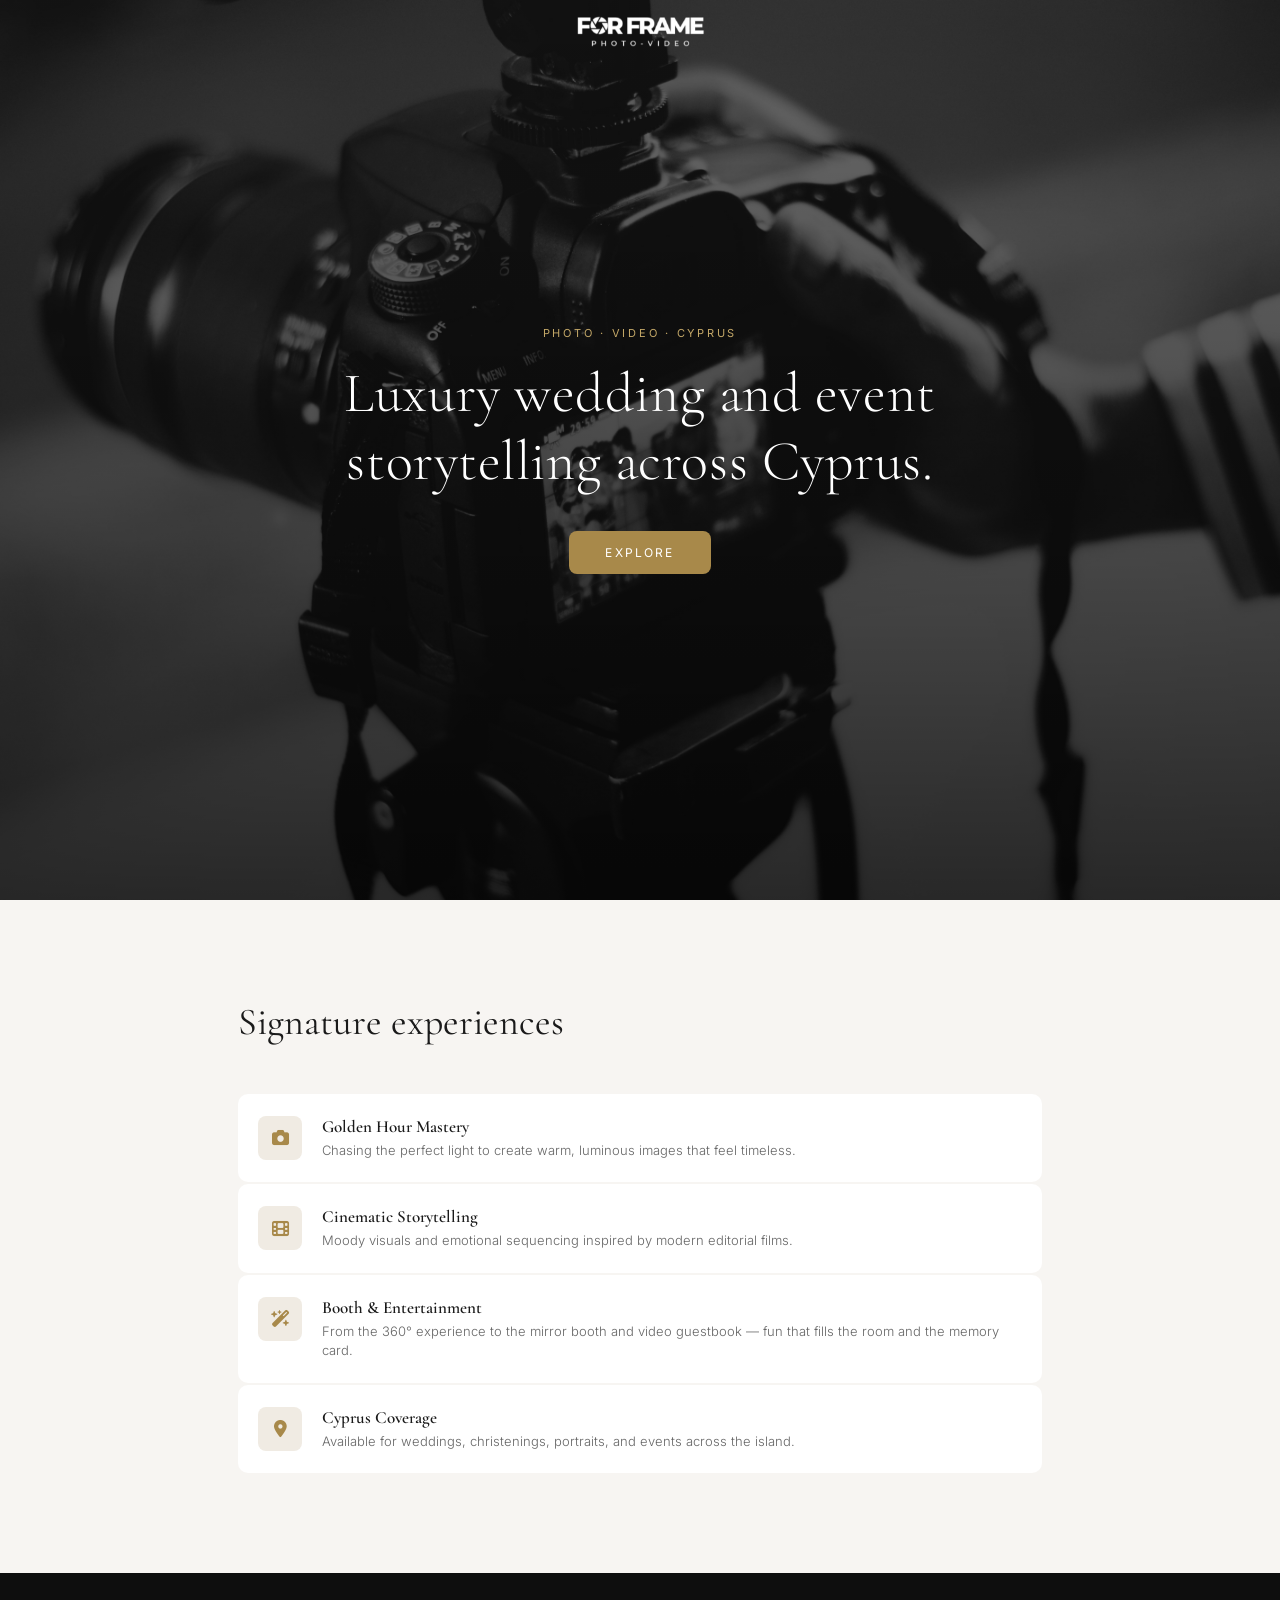
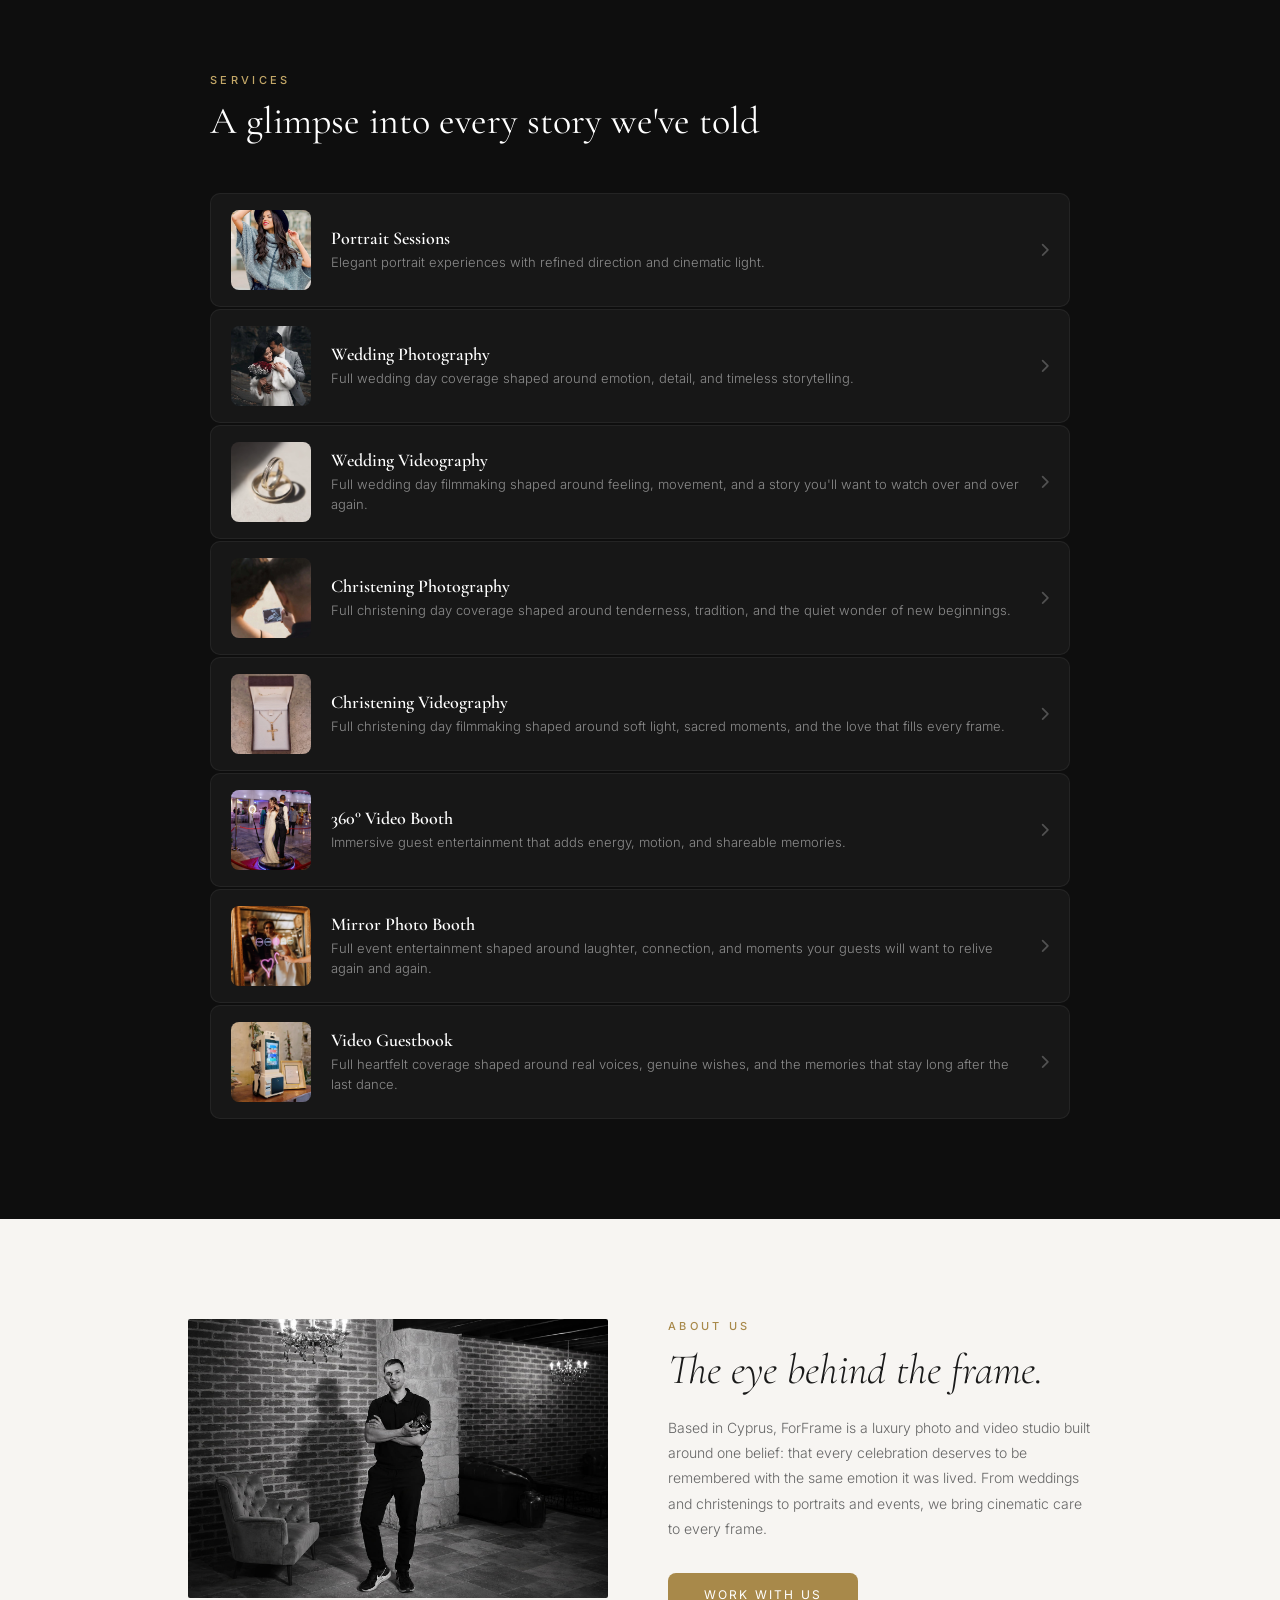
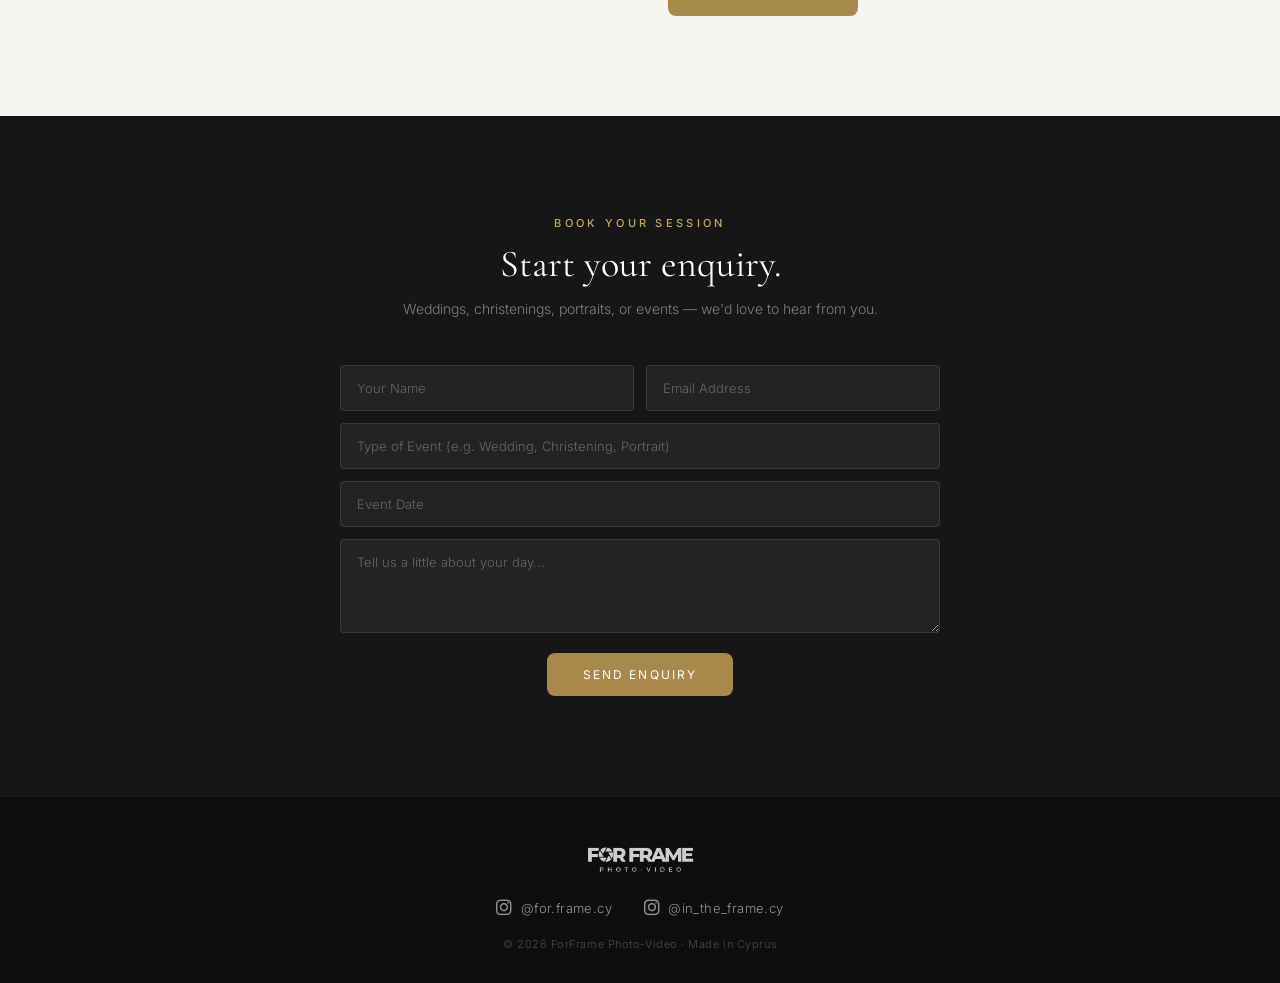
==== index.html @ b4700b71 "Initial commit" ====
<!DOCTYPE html>
<html lang="en">
<head>
  <meta charset="UTF-8" />
  <meta name="viewport" content="width=device-width, initial-scale=1.0"/>
  <title>For Frame | Photo · Video · Cyprus</title>
  <link rel="preconnect" href="https://fonts.googleapis.com">
  <link href="https://fonts.googleapis.com/css2?family=Cormorant+Garamond:ital,wght@0,300;0,400;0,600;1,300;1,400&family=Inter:wght@300;400;500&display=swap" rel="stylesheet">
  <link rel="stylesheet" href="https://cdnjs.cloudflare.com/ajax/libs/font-awesome/6.5.0/css/all.min.css">
  <link rel="stylesheet" href="style.css">
</head>
<body>

  <!-- NAV -->
  <nav id="navbar">
    <div class="nav-inner">
      <a href="#home" class="nav-logo">
        <img src="images/logo_white.png" alt="For Frame Logo">
      </a>
    </div>
  </nav>

  <!-- HERO -->
  <section class="hero" id="home">
    <div class="hero-bg">
      <img src="images/bg.jpg" alt="Camera background">
      <div class="hero-overlay"></div>
    </div>
    <div class="hero-content">
      <p class="hero-eyebrow">Photo · Video · Cyprus</p>
      <h1>Luxury wedding and event<br>storytelling across Cyprus.</h1>
      <a href="#services" class="btn-gold">Explore</a>
    </div>
  </section>

  <!-- SIGNATURE EXPERIENCES -->
  <section class="section" id="experiences">
    <h2 class="section-title">Signature experiences</h2>
    <div class="experience-list">
      <div class="experience-item">
        <div class="exp-icon"><i class="fa-solid fa-camera"></i></div>
        <div class="exp-text">
          <h3>Golden Hour Mastery</h3>
          <p>Chasing the perfect light to create warm, luminous images that feel timeless.</p>
        </div>
      </div>
      <div class="experience-item">
        <div class="exp-icon"><i class="fa-solid fa-film"></i></div>
        <div class="exp-text">
          <h3>Cinematic Storytelling</h3>
          <p>Moody visuals and emotional sequencing inspired by modern editorial films.</p>
        </div>
      </div>
      <div class="experience-item">
        <div class="exp-icon"><i class="fa-solid fa-wand-magic-sparkles"></i></div>
        <div class="exp-text">
          <h3>Booth & Entertainment</h3>
          <p>From the 360° experience to the mirror booth and video guestbook — fun that fills the room and the memory card.</p>
        </div>
      </div>
      <div class="experience-item">
        <div class="exp-icon"><i class="fa-solid fa-location-dot"></i></div>
        <div class="exp-text">
          <h3>Cyprus Coverage</h3>
          <p>Available for weddings, christenings, portraits, and events across the island.</p>
        </div>
      </div>
    </div>
  </section>

  <!-- SERVICES -->
  <section class="section-dark" id="services">
    <div style="max-width:860px; margin:0 auto; padding: 0 0 0 0;">
      <span class="section-label" style="color:var(--gold-light);">SERVICES</span>
      <h2 class="section-title light">A glimpse into every story we've told</h2>
    </div>
    <div class="services-list">

      <a class="service-item" href="gallery.html?filter=portraits">
        <div class="service-img"><img src="images/portrait.png" alt="Portrait Sessions"></div>
        <div class="service-text">
          <h3>Portrait Sessions</h3>
          <p>Elegant portrait experiences with refined direction and cinematic light.</p>
        </div>
        <i class="fa-solid fa-chevron-right service-arrow"></i>
      </a>

      <a class="service-item" href="gallery.html?filter=weddings">
        <div class="service-img"><img src="images/wedding_photo.png" alt="Wedding Photography"></div>
        <div class="service-text">
          <h3>Wedding Photography</h3>
          <p>Full wedding day coverage shaped around emotion, detail, and timeless storytelling.</p>
        </div>
        <i class="fa-solid fa-chevron-right service-arrow"></i>
      </a>

      <a class="service-item" href="gallery.html?filter=weddings">
        <div class="service-img"><img src="images/wedding_video.png" alt="Wedding Videography"></div>
        <div class="service-text">
          <h3>Wedding Videography</h3>
          <p>Full wedding day filmmaking shaped around feeling, movement, and a story you'll want to watch over and over again.</p>
        </div>
        <i class="fa-solid fa-chevron-right service-arrow"></i>
      </a>

      <a class="service-item" href="gallery.html?filter=christenings">
        <div class="service-img"><img src="images/christening_photo.png" alt="Christening Photography"></div>
        <div class="service-text">
          <h3>Christening Photography</h3>
          <p>Full christening day coverage shaped around tenderness, tradition, and the quiet wonder of new beginnings.</p>
        </div>
        <i class="fa-solid fa-chevron-right service-arrow"></i>
      </a>

      <a class="service-item" href="gallery.html?filter=christenings">
        <div class="service-img"><img src="images/christening_video.png" alt="Christening Videography"></div>
        <div class="service-text">
          <h3>Christening Videography</h3>
          <p>Full christening day filmmaking shaped around soft light, sacred moments, and the love that fills every frame.</p>
        </div>
        <i class="fa-solid fa-chevron-right service-arrow"></i>
      </a>

      <a class="service-item" href="gallery.html?filter=booth">
        <div class="service-img"><img src="images/photobooth.png" alt="360° Video Booth"></div>
        <div class="service-text">
          <h3>360° Video Booth</h3>
          <p>Immersive guest entertainment that adds energy, motion, and shareable memories.</p>
        </div>
        <i class="fa-solid fa-chevron-right service-arrow"></i>
      </a>

      <a class="service-item" href="gallery.html?filter=booth">
        <div class="service-img"><img src="images/mirror.png" alt="Mirror Photo Booth"></div>
        <div class="service-text">
          <h3>Mirror Photo Booth</h3>
          <p>Full event entertainment shaped around laughter, connection, and moments your guests will want to relive again and again.</p>
        </div>
        <i class="fa-solid fa-chevron-right service-arrow"></i>
      </a>

      <a class="service-item" href="gallery.html?filter=booth">
        <div class="service-img"><img src="images/video_guestbook.png" alt="Video Guestbook"></div>
        <div class="service-text">
          <h3>Video Guestbook</h3>
          <p>Full heartfelt coverage shaped around real voices, genuine wishes, and the memories that stay long after the last dance.</p>
        </div>
        <i class="fa-solid fa-chevron-right service-arrow"></i>
      </a>

    </div>
  </section>

  <!-- ABOUT -->
  <section class="section about-section" id="about">
    <span class="section-label about-label">ABOUT US</span>
    <div class="about-img">
      <img src="images/photographer.jpg" alt="Nikandros - Photographer">
    </div>
    <div class="about-text">
      <span class="section-label">ABOUT US</span>
      <h2>The eye behind the frame.</h2>
      <p>Based in Cyprus, ForFrame is a luxury photo and video studio built around one belief: that every celebration deserves to be remembered with the same emotion it was lived. From weddings and christenings to portraits and events, we bring cinematic care to every frame.</p>
      <a href="#contact" class="btn-gold">Work with us</a>
    </div>
  </section>

  <!-- CONTACT -->
  <section class="section-contact" id="contact">
    <span class="section-label">BOOK YOUR SESSION</span>
    <h2 class="section-title">Start your enquiry.</h2>
    <p class="contact-sub">Weddings, christenings, portraits, or events — we'd love to hear from you.</p>
    <form class="contact-form" action="https://formspree.io/f/YOUR_FORM_ID" method="POST">
      <div class="form-row">
        <input type="text" name="name" placeholder="Your Name" required>
        <input type="email" name="email" placeholder="Email Address" required>
      </div>
      <input type="text" name="event" placeholder="Type of Event (e.g. Wedding, Christening, Portrait)">
      <input type="text" name="date" placeholder="Event Date">
      <textarea name="message" placeholder="Tell us a little about your day..." rows="4"></textarea>
      <button type="submit" class="btn-gold">Send Enquiry</button>
    </form>
  </section>

  <!-- FOOTER -->
  <footer>
    <img src="images/logo_white.png" alt="For Frame" class="footer-logo">
    <div class="footer-socials">
      <a href="https://www.instagram.com/for.frame.cy/" target="_blank" class="footer-ig-link">
        <i class="fab fa-instagram"></i>
        <span>@for.frame.cy</span>
      </a>
      <a href="https://www.instagram.com/in_the_frame.cy/" target="_blank" class="footer-ig-link">
        <i class="fab fa-instagram"></i>
        <span>@in_the_frame.cy</span>
      </a>
    </div>
    <p>© 2026 ForFrame Photo-Video · Made in Cyprus</p>
  </footer>

  <script src="script.js"></script>
</body>
</html>
---- style.css ----
/* ===== RESET & BASE ===== */
*, *::before, *::after { box-sizing: border-box; margin: 0; padding: 0; }

:root {
  --gold: #A8894A;
  --gold-light: #C4A868;
  --dark: #0e0e0e;
  --dark2: #161616;
  --light-bg: #f7f5f2;
  --text-dark: #1a1a1a;
  --text-muted: #666;
  --white: #ffffff;
  --nav-height: 64px;
}

html { scroll-behavior: smooth; }

body {
  font-family: 'Inter', sans-serif;
  font-weight: 300;
  background: var(--light-bg);
  color: var(--text-dark);
  overflow-x: hidden;
}

/* ===== NAVBAR ===== */
#navbar {
  position: fixed;
  top: 0; left: 0; right: 0;
  z-index: 1000;
  transition: background 0.4s ease, backdrop-filter 0.4s ease;
  background: transparent;
}

#navbar.scrolled {
  background: rgba(10, 10, 10, 0.75);
  backdrop-filter: blur(12px);
  -webkit-backdrop-filter: blur(12px);
}

.nav-inner {
  display: flex;
  align-items: center;
  justify-content: center;
  padding: 0 24px;
  height: var(--nav-height);
  max-width: 1200px;
  margin: 0 auto;
}

.nav-logo img {
  height: 36px;
  width: auto;
  display: block;
}

/* ===== HERO ===== */
.hero {
  position: relative;
  height: 100svh;
  min-height: 600px;
  display: flex;
  align-items: center;
  justify-content: center;
  text-align: center;
  overflow: hidden;
}

.hero-bg {
  position: absolute;
  inset: 0;
}

.hero-bg img {
  width: 100%; height: 100%;
  object-fit: cover;
  object-position: center;
}

.hero-overlay {
  position: absolute;
  inset: 0;
  background: linear-gradient(
    to bottom,
    rgba(0,0,0,0.35) 0%,
    rgba(0,0,0,0.55) 60%,
    rgba(0,0,0,0.75) 100%
  );
}

.hero-content {
  position: relative;
  z-index: 2;
  padding: 0 24px;
  max-width: 700px;
}

.hero-eyebrow {
  font-size: 11px;
  font-weight: 400;
  letter-spacing: 0.25em;
  text-transform: uppercase;
  color: var(--gold-light);
  margin-bottom: 20px;
}

.hero-content h1 {
  font-family: 'Cormorant Garamond', serif;
  font-size: clamp(32px, 6vw, 56px);
  font-weight: 300;
  line-height: 1.2;
  color: var(--white);
  margin-bottom: 36px;
  letter-spacing: 0.01em;
}

/* ===== BUTTONS ===== */
.btn-gold {
  display: inline-block;
  background: var(--gold);
  color: var(--white);
  text-decoration: none;
  font-family: 'Inter', sans-serif;
  font-size: 12px;
  font-weight: 400;
  letter-spacing: 0.18em;
  text-transform: uppercase;
  padding: 14px 36px;
  border: none;
  border-radius: 8px;
  cursor: pointer;
  transition: background 0.25s ease, transform 0.2s ease;
}

.btn-gold:hover {
  background: var(--gold-light);
  transform: translateY(-1px);
}

/* ===== SECTIONS ===== */
.section {
  padding: 80px 24px;
  max-width: 900px;
  margin: 0 auto;
}

.section-label {
  font-size: 11px;
  font-weight: 500;
  letter-spacing: 0.3em;
  text-transform: uppercase;
  color: var(--gold);
  margin-bottom: 12px;
  display: block;
}

.section-title {
  font-family: 'Cormorant Garamond', serif;
  font-size: clamp(26px, 4vw, 38px);
  font-weight: 400;
  line-height: 1.2;
  color: var(--text-dark);
  margin-bottom: 48px;
}

.section-title.light { color: var(--white); }

/* ===== EXPERIENCES ===== */
.experience-list {
  display: flex;
  flex-direction: column;
  gap: 2px;
}

.experience-item {
  display: flex;
  align-items: flex-start;
  gap: 20px;
  background: var(--white);
  padding: 22px 20px;
  border-radius: 10px;
}

.exp-icon {
  width: 44px;
  height: 44px;
  background: #f0ebe3;
  border-radius: 8px;
  display: flex;
  align-items: center;
  justify-content: center;
  flex-shrink: 0;
  color: var(--gold);
  font-size: 17px;
}

.exp-text h3 {
  font-family: 'Cormorant Garamond', serif;
  font-size: 17px;
  font-weight: 600;
  color: var(--text-dark);
  margin-bottom: 4px;
}

.exp-text p {
  font-size: 13px;
  color: var(--text-muted);
  line-height: 1.5;
}

/* ===== SERVICES ===== */
.section-dark {
  background: var(--dark);
  max-width: 100%;
  padding: 80px 24px;
}

.section-dark .section-label { color: var(--gold-light); }

.services-list {
  max-width: 860px;
  margin: 0 auto;
  display: flex;
  flex-direction: column;
  gap: 2px;
}

.service-item {
  display: flex;
  align-items: center;
  gap: 20px;
  background: rgba(255,255,255,0.04);
  border: 1px solid rgba(255,255,255,0.06);
  padding: 16px 20px;
  border-radius: 10px;
  transition: background 0.2s;
  text-decoration: none;
  cursor: pointer;
}

.service-item:hover {
  background: rgba(255,255,255,0.09);
}

.service-img {
  width: 80px;
  height: 80px;
  border-radius: 8px;
  overflow: hidden;
  flex-shrink: 0;
}

.service-img img {
  width: 100%; height: 100%;
  object-fit: cover;
}

.service-text h3 {
  font-family: 'Cormorant Garamond', serif;
  font-size: 18px;
  font-weight: 600;
  color: var(--white);
  margin-bottom: 4px;
}

.service-text p {
  font-size: 13px;
  color: rgba(255,255,255,0.5);
  line-height: 1.5;
}

.service-arrow {
  margin-left: auto;
  color: rgba(255,255,255,0.25);
  font-size: 14px;
  flex-shrink: 0;
  transition: color 0.2s, transform 0.2s;
}

.service-item:hover .service-arrow {
  color: var(--gold-light);
  transform: translateX(3px);
}

/* ===== ABOUT ===== */
.about-section {
  display: flex;
  flex-direction: column;
  gap: 32px;
  max-width: 1000px;
  align-items: flex-start;
}

.about-label { margin-bottom: 0; }

.about-img {
  width: 100%;
  border-radius: 2px;
  overflow: hidden;
}

.about-img img {
  width: 100%;
  display: block;
  filter: grayscale(20%);
}

.about-text h2 {
  font-family: 'Cormorant Garamond', serif;
  font-size: clamp(28px, 3.5vw, 42px);
  font-weight: 300;
  line-height: 1.2;
  color: var(--text-dark);
  margin-bottom: 20px;
  font-style: italic;
}

.about-text p {
  font-size: 14px;
  line-height: 1.8;
  color: var(--text-muted);
  margin-bottom: 32px;
}

/* ===== CONTACT ===== */
.section-contact {
  background: var(--dark2);
  max-width: 100%;
  text-align: center;
  padding: 80px 24px;
}

.section-contact .section-label { color: var(--gold-light); }
.section-contact .section-title { color: var(--white); margin-bottom: 12px; }

.contact-sub {
  font-size: 14px;
  color: rgba(255,255,255,0.45);
  margin-bottom: 48px;
}

.contact-form {
  max-width: 600px;
  margin: 0 auto;
  display: flex;
  flex-direction: column;
  gap: 12px;
  text-align: left;
}

.form-row {
  display: grid;
  grid-template-columns: 1fr 1fr;
  gap: 12px;
}

.contact-form input,
.contact-form textarea {
  width: 100%;
  background: rgba(255,255,255,0.06);
  border: 1px solid rgba(255,255,255,0.1);
  border-radius: 4px;
  padding: 14px 16px;
  color: var(--white);
  font-family: 'Inter', sans-serif;
  font-size: 13px;
  font-weight: 300;
  outline: none;
  transition: border-color 0.2s;
}

.contact-form input::placeholder,
.contact-form textarea::placeholder { color: rgba(255,255,255,0.3); }

.contact-form input:focus,
.contact-form textarea:focus { border-color: var(--gold); }

.contact-form textarea { resize: vertical; }
.contact-form .btn-gold { align-self: center; margin-top: 8px; }

/* ===== FOOTER ===== */
footer {
  background: var(--dark);
  text-align: center;
  padding: 48px 24px 32px;
  border-top: 1px solid rgba(255,255,255,0.06);
}

.footer-logo {
  height: 30px;
  margin-bottom: 20px;
  opacity: 0.8;
}

.footer-socials {
  display: flex;
  justify-content: center;
  gap: 32px;
  margin-bottom: 20px;
  flex-wrap: wrap;
}

.footer-ig-link {
  display: flex;
  align-items: center;
  gap: 8px;
  color: rgba(255,255,255,0.55);
  font-size: 13px;
  text-decoration: none;
  letter-spacing: 0.03em;
  transition: color 0.2s;
}

.footer-ig-link i { font-size: 18px; }
.footer-ig-link:hover { color: var(--gold-light); }

footer p {
  font-size: 11px;
  color: rgba(255,255,255,0.25);
  letter-spacing: 0.05em;
}

/* ===== SCROLL ANIMATIONS ===== */
.fade-in {
  opacity: 0;
  transform: translateY(24px);
  transition: opacity 0.6s ease, transform 0.6s ease;
}

.fade-in.visible {
  opacity: 1;
  transform: none;
}

/* ===== DESKTOP ===== */
@media (min-width: 768px) {
  .section { padding: 100px 48px; }
  .section-dark { padding: 100px 48px; }
  .section-contact { padding: 100px 48px; }

  .about-section {
    flex-direction: row;
    align-items: flex-start;
    gap: 60px;
  }

  .about-img {
    width: 420px;
    flex-shrink: 0;
  }

  .about-label {
    display: none;
  }

  .about-text .section-label {
    display: block;
  }
}

@media (max-width: 767px) {
  .about-text .section-label { display: none; }
  .form-row { grid-template-columns: 1fr; }
  .service-img { width: 70px; height: 70px; }
}

/* ===== GALLERY PAGE ===== */

/* Nav back link */
.nav-inner-gallery {
  display: flex;
  align-items: center;
  justify-content: space-between;
}

.back-link-nav {
  display: inline-flex;
  align-items: center;
  gap: 8px;
  color: rgba(255,255,255,0.6);
  text-decoration: none;
  font-size: 11px;
  letter-spacing: 0.15em;
  text-transform: uppercase;
  transition: color 0.2s;
  width: 80px;
}

.back-link-nav:hover { color: var(--gold-light); }

/* Gallery hero */
.gallery-hero {
  position: relative;
  height: 60vh;
  min-height: 380px;
  display: flex;
  align-items: center;
  justify-content: center;
  text-align: center;
  overflow: hidden;
}

.gallery-hero-bg {
  position: absolute;
  inset: 0;
}

.gallery-hero-bg img {
  width: 100%; height: 100%;
  object-fit: cover;
  object-position: center;
}

.gallery-hero-overlay {
  position: absolute;
  inset: 0;
  background: rgba(0,0,0,0.65);
}

.gallery-hero-content {
  position: relative;
  z-index: 2;
}

.gallery-hero-content h1 {
  font-family: 'Cormorant Garamond', serif;
  font-size: clamp(40px, 7vw, 72px);
  font-weight: 300;
  color: var(--white);
  letter-spacing: 0.03em;
  margin-bottom: 16px;
}

.gallery-hero-line {
  width: 48px;
  height: 1px;
  background: var(--gold);
  margin: 0 auto 16px;
}

.gallery-hero-content p {
  font-size: 11px;
  letter-spacing: 0.25em;
  text-transform: uppercase;
  color: rgba(255,255,255,0.45);
}

/* Gallery body */
.gallery-body {
  background: var(--light-bg);
  padding-bottom: 80px;
}

/* Section headings */
.gallery-section {
  padding: 64px 16px 0;
  max-width: 1400px;
  margin: 0 auto;
}

.gallery-section-header {
  display: flex;
  align-items: center;
  gap: 20px;
  margin-bottom: 24px;
  padding: 0 4px;
}

.gallery-section-label {
  font-family: 'Cormorant Garamond', serif;
  font-size: 13px;
  font-weight: 300;
  color: var(--gold);
  letter-spacing: 0.1em;
  flex-shrink: 0;
}

.gallery-section-header h2 {
  font-family: 'Cormorant Garamond', serif;
  font-size: clamp(24px, 4vw, 36px);
  font-weight: 300;
  color: var(--text-dark);
  flex-shrink: 0;
}

.gallery-section-rule {
  flex: 1;
  height: 1px;
  background: rgba(0,0,0,0.1);
}

/* Masonry grid */
.gallery-grid {
  columns: 2;
  column-gap: 6px;
}

.gallery-item {
  break-inside: avoid;
  margin-bottom: 6px;
  overflow: hidden;
  border-radius: 4px;
  cursor: pointer;
  position: relative;
  display: block;
}

.gallery-item img {
  width: 100%;
  display: block;
  transition: transform 0.4s ease;
}

.gallery-item:hover img {
  transform: scale(1.03);
}

.gallery-item-overlay {
  position: absolute;
  inset: 0;
  background: rgba(0,0,0,0);
  transition: background 0.3s ease;
  display: flex;
  align-items: center;
  justify-content: center;
}

.gallery-item:hover .gallery-item-overlay {
  background: rgba(0,0,0,0.28);
}

.gallery-item-overlay i {
  color: white;
  font-size: 22px;
  opacity: 0;
  transition: opacity 0.3s ease;
}

.gallery-item:hover .gallery-item-overlay i {
  opacity: 1;
}

/* Lightbox */
.lightbox {
  display: none;
  position: fixed;
  inset: 0;
  background: rgba(0,0,0,0.95);
  z-index: 2000;
  align-items: center;
  justify-content: center;
}

.lightbox.open { display: flex; }

.lightbox img {
  max-width: 92vw;
  max-height: 90vh;
  object-fit: contain;
  border-radius: 4px;
}

.lightbox-close {
  position: absolute;
  top: 20px; right: 24px;
  background: none;
  border: none;
  color: rgba(255,255,255,0.6);
  font-size: 28px;
  cursor: pointer;
  transition: color 0.2s;
  z-index: 10;
}

.lightbox-close:hover { color: var(--white); }

.lightbox-prev,
.lightbox-next {
  position: absolute;
  top: 50%;
  transform: translateY(-50%);
  background: rgba(255,255,255,0.08);
  border: none;
  color: var(--white);
  font-size: 20px;
  width: 48px;
  height: 48px;
  border-radius: 50%;
  cursor: pointer;
  transition: background 0.2s;
  display: flex;
  align-items: center;
  justify-content: center;
}

.lightbox-prev { left: 16px; }
.lightbox-next { right: 16px; }
.lightbox-prev:hover,
.lightbox-next:hover { background: rgba(255,255,255,0.18); }

.lightbox-category {
  position: absolute;
  bottom: 20px;
  left: 50%;
  transform: translateX(-50%);
  font-size: 10px;
  letter-spacing: 0.2em;
  text-transform: uppercase;
  color: rgba(255,255,255,0.35);
}

@media (min-width: 600px) {
  .gallery-grid { columns: 3; column-gap: 8px; }
  .gallery-item { margin-bottom: 8px; }
}

@media (min-width: 1000px) {
  .gallery-grid { columns: 4; }
  .gallery-section { padding: 80px 32px 0; }
}
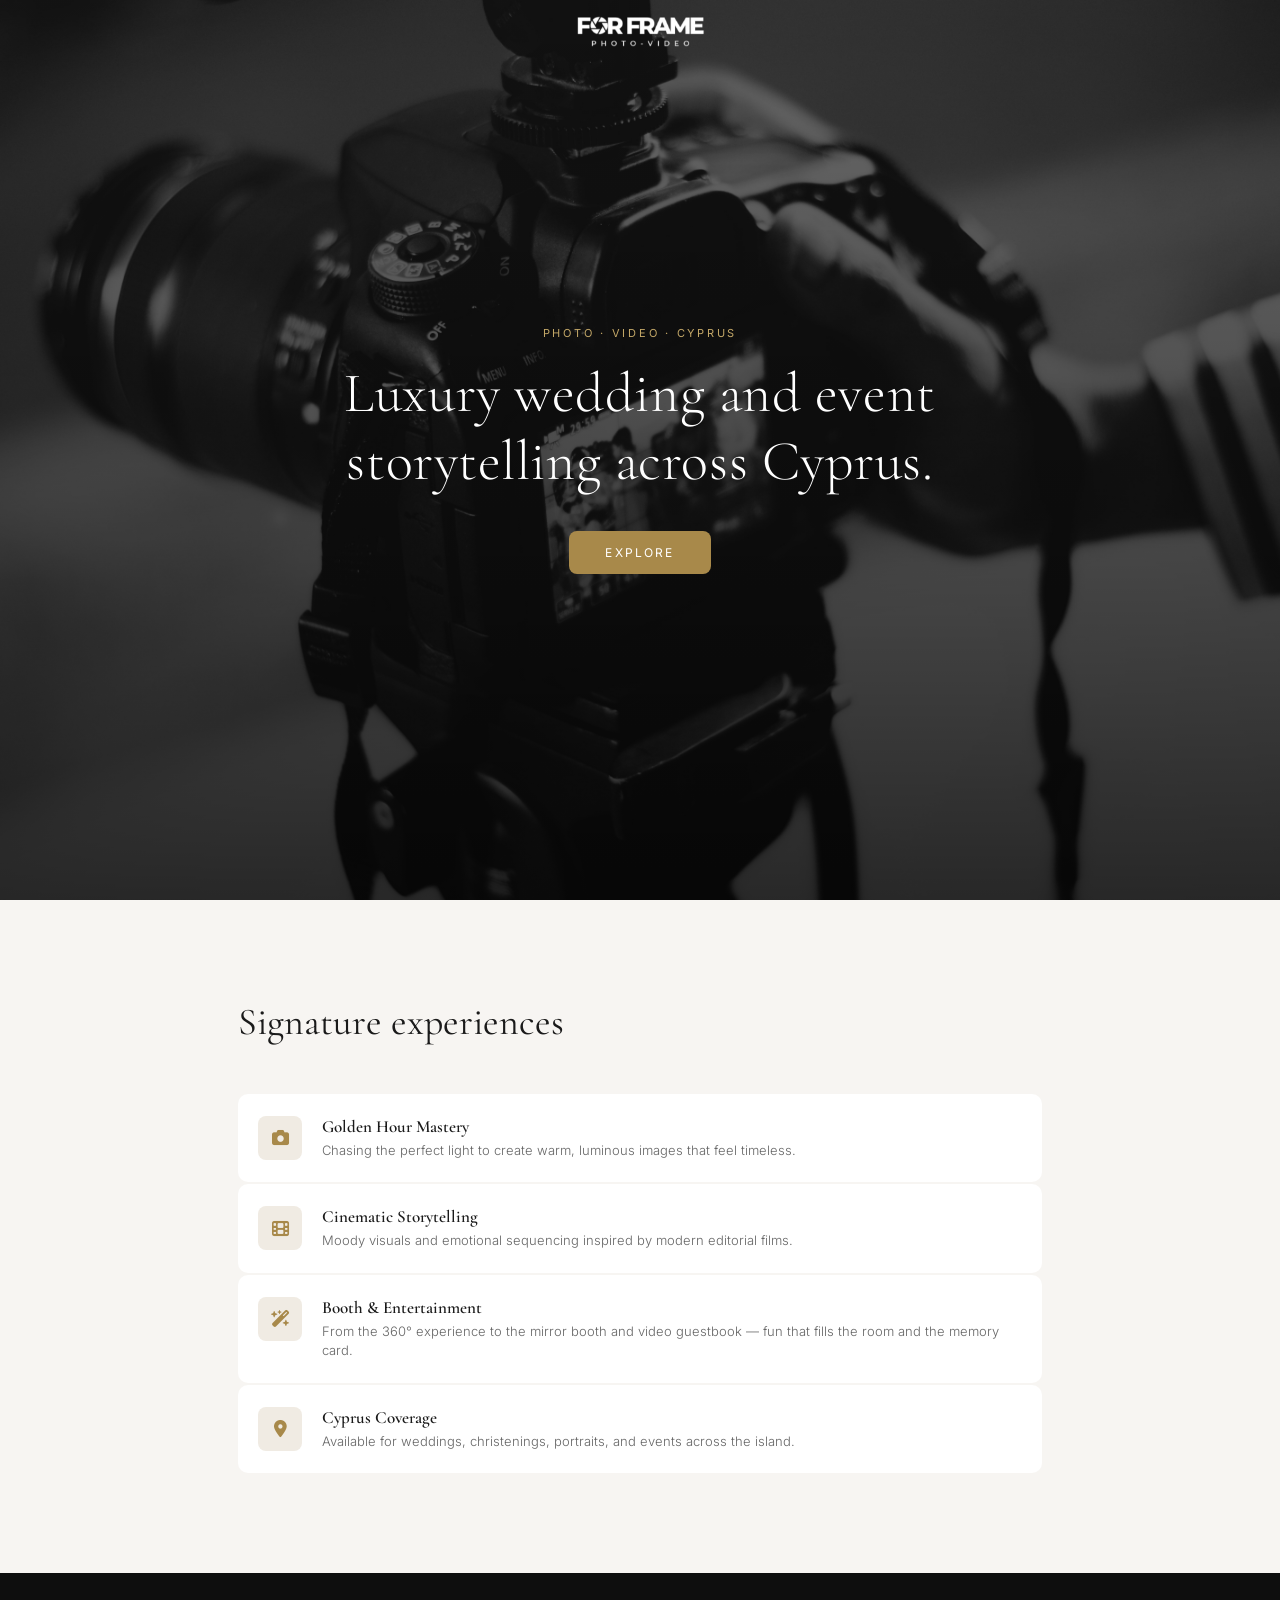
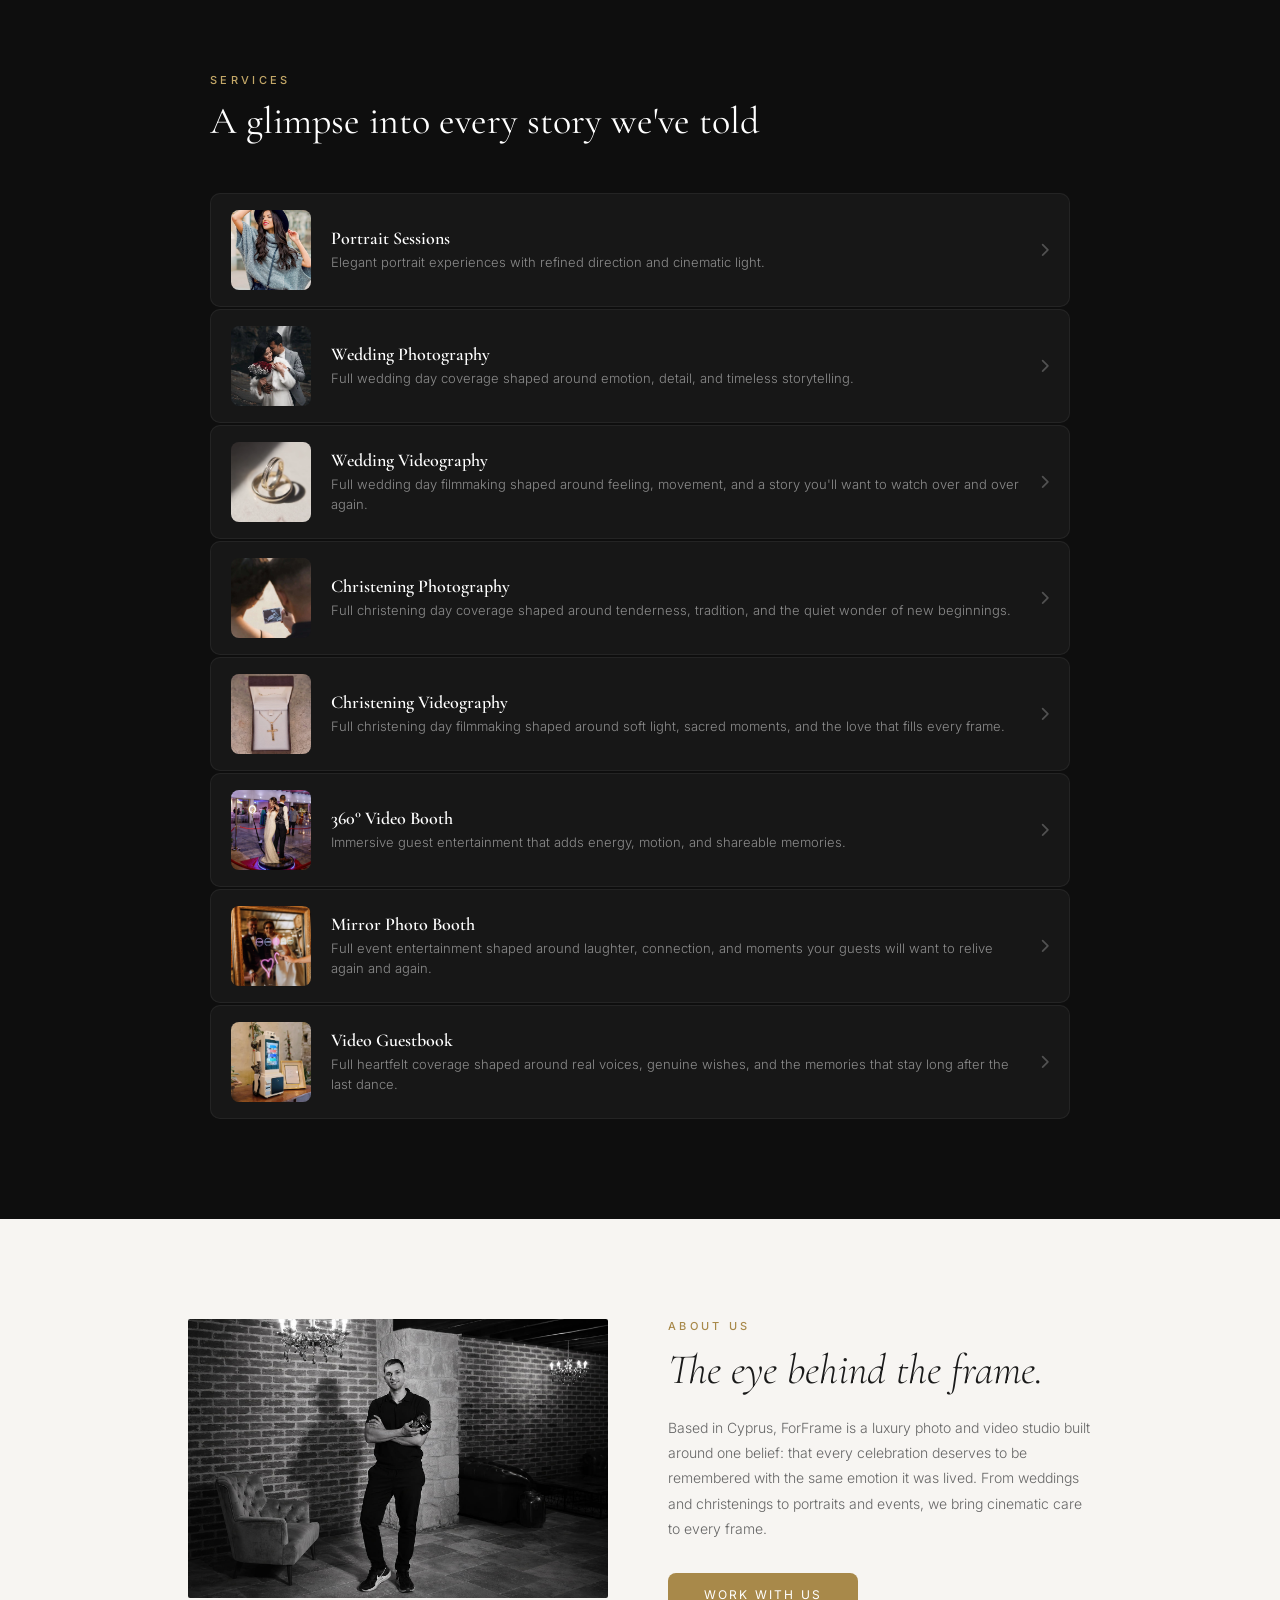
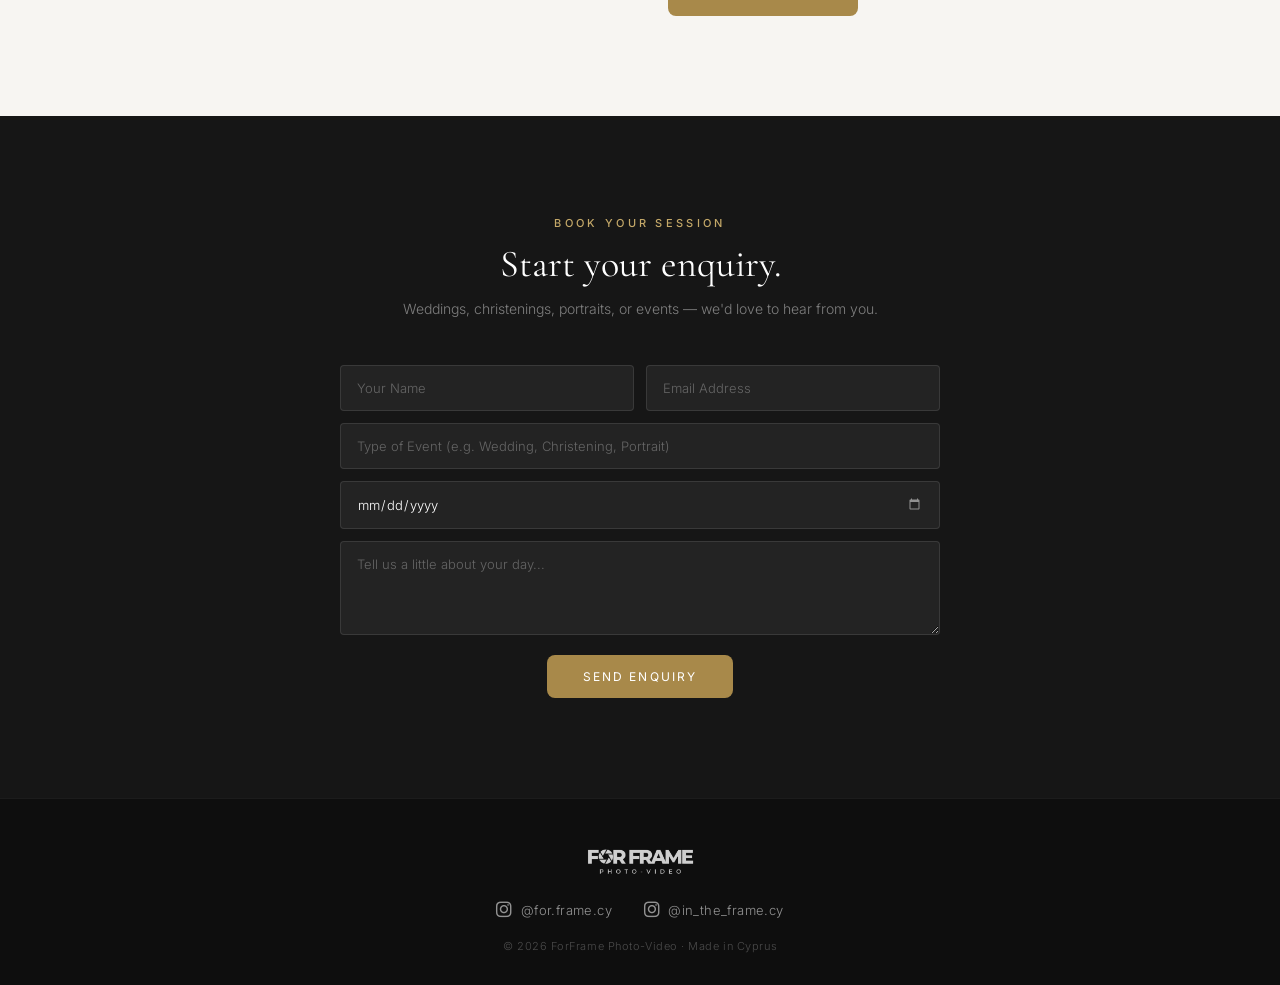
==== commit 4ad55c46: "mobile fixes and date picker" ====
--- a/index.html
+++ b/index.html
@@ -170,13 +170,13 @@
     <span class="section-label">BOOK YOUR SESSION</span>
     <h2 class="section-title">Start your enquiry.</h2>
     <p class="contact-sub">Weddings, christenings, portraits, or events — we'd love to hear from you.</p>
-    <form class="contact-form" action="https://formspree.io/f/YOUR_FORM_ID" method="POST">
+    <form class="contact-form" action="https://formspree.io/f/mqeownrw" method="POST">
       <div class="form-row">
         <input type="text" name="name" placeholder="Your Name" required>
         <input type="email" name="email" placeholder="Email Address" required>
       </div>
       <input type="text" name="event" placeholder="Type of Event (e.g. Wedding, Christening, Portrait)">
-      <input type="text" name="date" placeholder="Event Date">
+      <input type="date" name="date" placeholder="Event Date">
       <textarea name="message" placeholder="Tell us a little about your day..." rows="4"></textarea>
       <button type="submit" class="btn-gold">Send Enquiry</button>
     </form>
--- a/style.css
+++ b/style.css
@@ -355,6 +355,7 @@
 }
 
 .contact-form input,
+.contact-form input[type="date"],
 .contact-form textarea {
   width: 100%;
   background: rgba(255,255,255,0.06);
@@ -369,6 +370,12 @@
   transition: border-color 0.2s;
 }
 
+.contact-form input[type="date"]::-webkit-calendar-picker-indicator {
+  filter: invert(1);
+  opacity: 0.5;
+  cursor: pointer;
+}
+
 .contact-form input::placeholder,
 .contact-form textarea::placeholder { color: rgba(255,255,255,0.3); }
 
@@ -461,7 +468,10 @@
 @media (max-width: 767px) {
   .about-text .section-label { display: none; }
   .form-row { grid-template-columns: 1fr; }
-  .service-img { width: 70px; height: 70px; }
+  .service-img { width: 90px; height: 90px; }
+  .hero-content h1 { font-size: 28px; }
+  .section { padding: 48px 16px; }
+  .about-section { padding: 48px 8px; }
 }
 
 /* ===== GALLERY PAGE ===== */
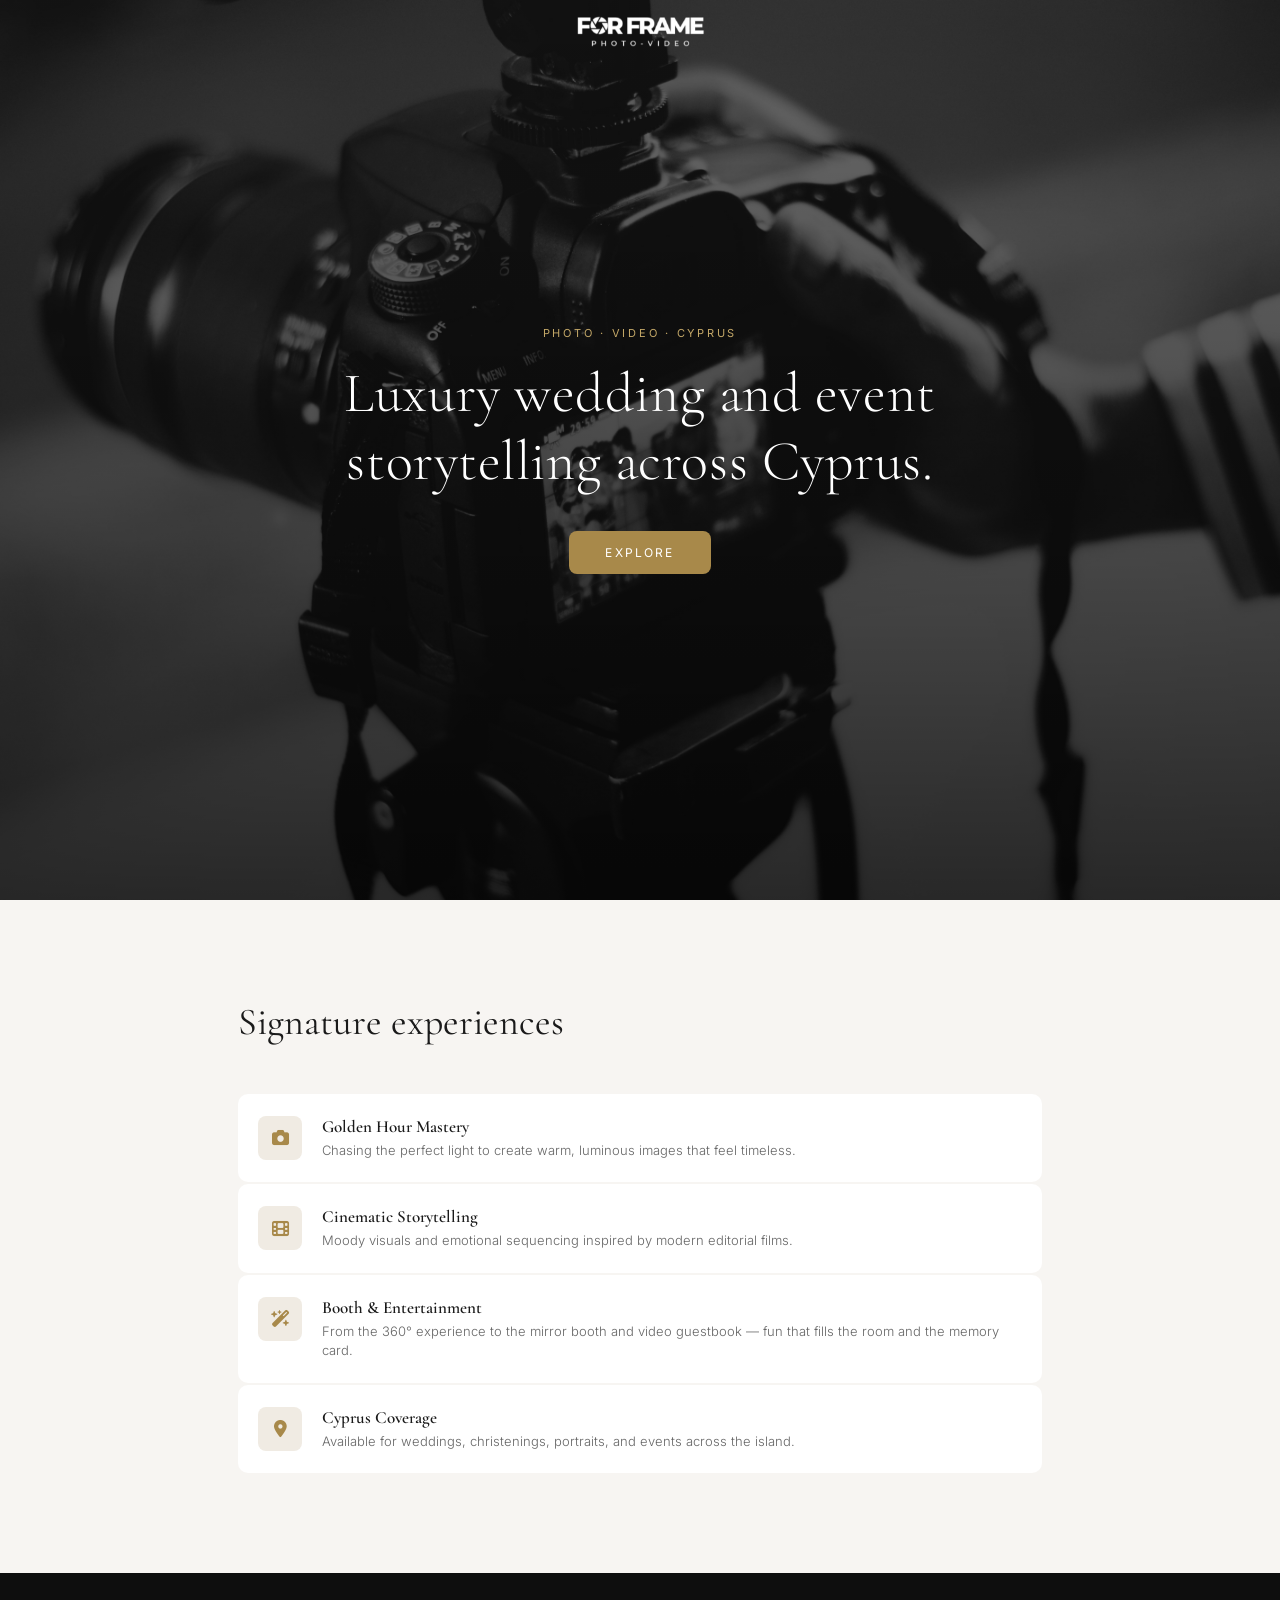
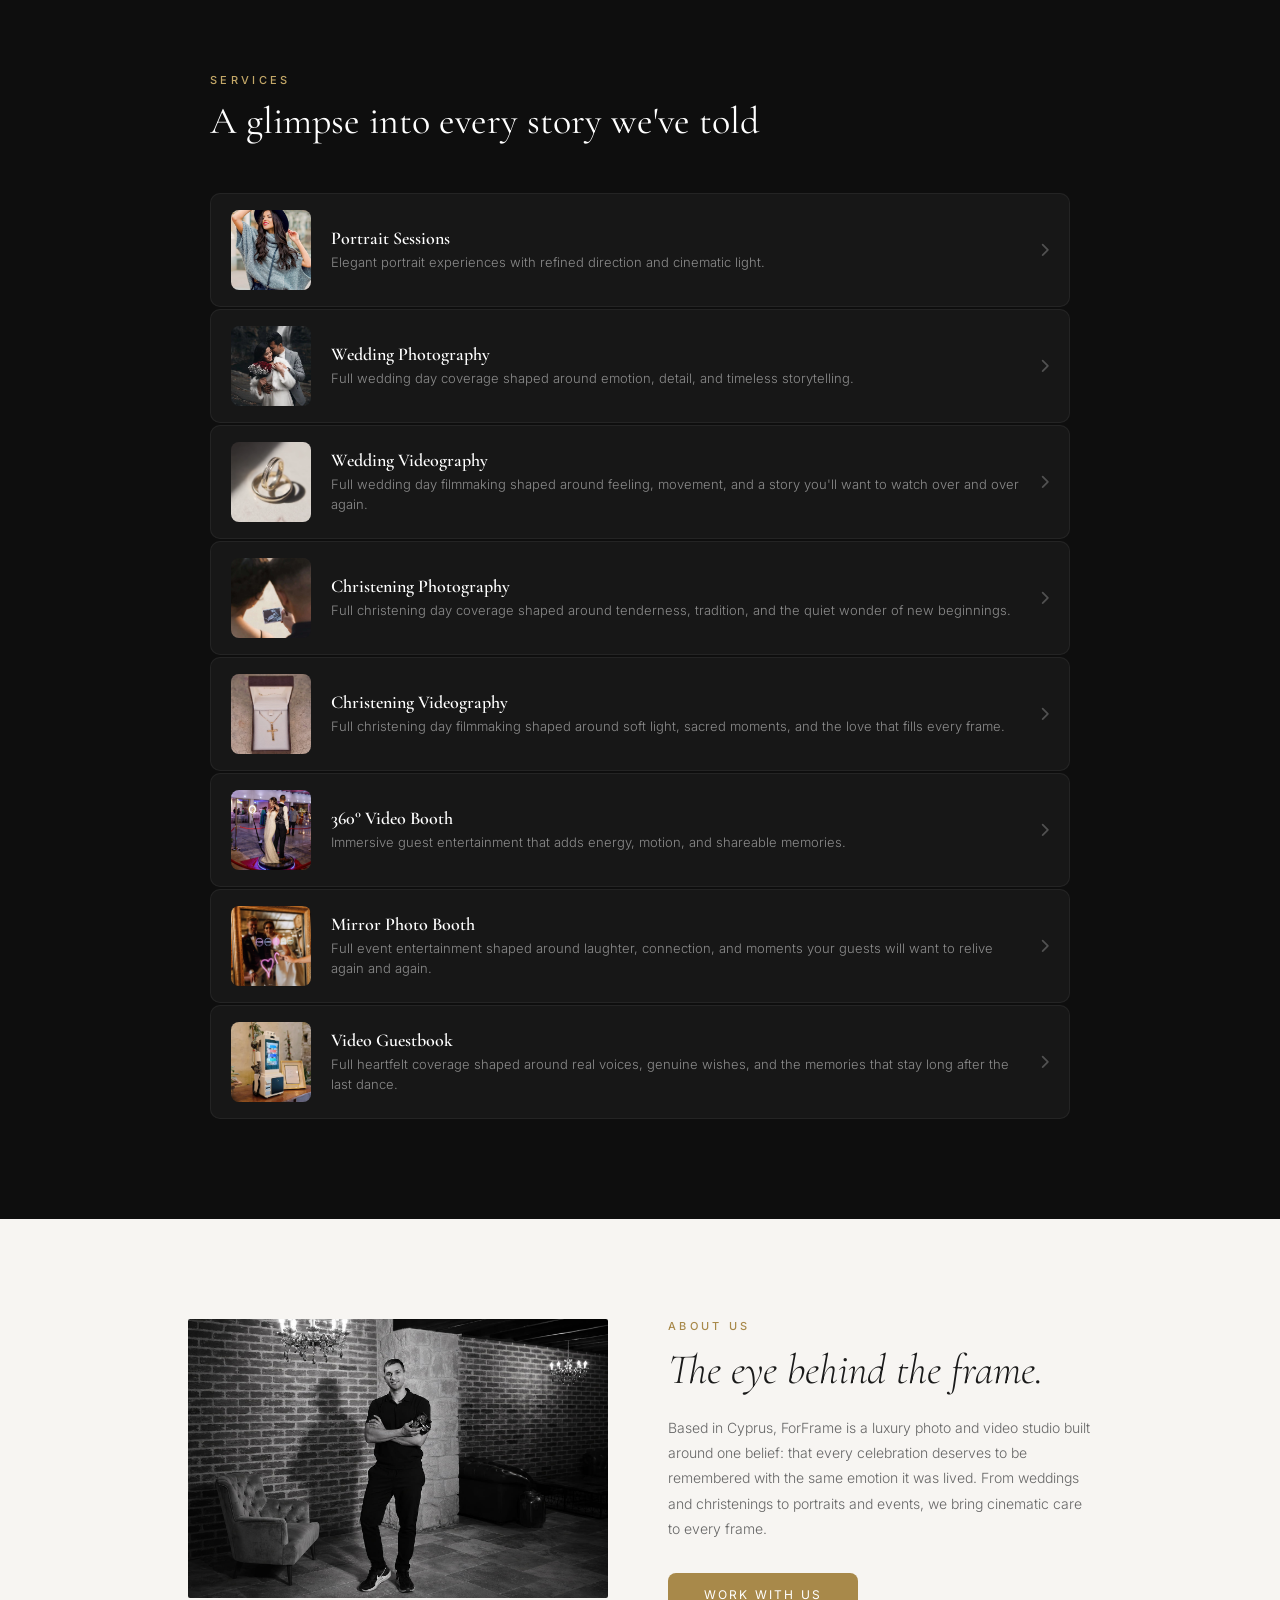
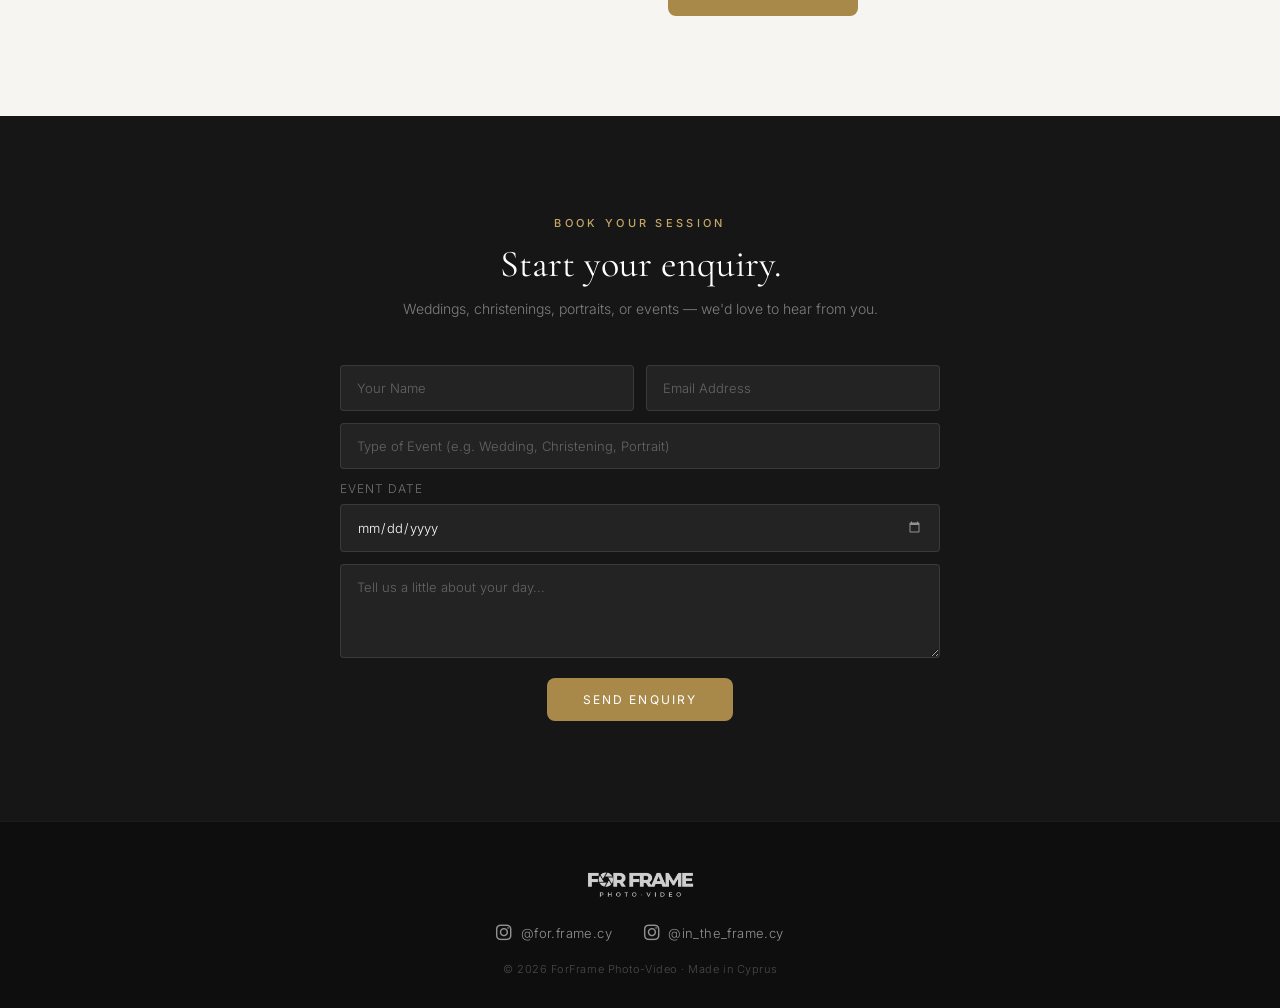
==== commit a4e37e7a: "Adjustments in Services and Date" ====
--- a/index.html
+++ b/index.html
@@ -176,7 +176,8 @@
         <input type="email" name="email" placeholder="Email Address" required>
       </div>
       <input type="text" name="event" placeholder="Type of Event (e.g. Wedding, Christening, Portrait)">
-      <input type="date" name="date" placeholder="Event Date">
+      <label class="date-label">Event Date</label>
+      <input type="date" name="date">
       <textarea name="message" placeholder="Tell us a little about your day..." rows="4"></textarea>
       <button type="submit" class="btn-gold">Send Enquiry</button>
     </form>
--- a/style.css
+++ b/style.css
@@ -354,6 +354,14 @@
   gap: 12px;
 }
 
+.date-label {
+  font-size: 12px;
+  color: rgba(255, 255, 255, 0.4);
+  letter-spacing: 0.08em;
+  text-transform: uppercase;
+  margin-bottom: -4px;
+}
+
 .contact-form input,
 .contact-form input[type="date"],
 .contact-form textarea {
@@ -465,11 +473,12 @@
   }
 }
 
+/* ===== MOBILE BLOCK ===== */
 @media (max-width: 767px) {
   .about-text .section-label { display: none; }
   .form-row { grid-template-columns: 1fr; }
-  .service-img { width: 90px; height: 90px; }
-  .hero-content h1 { font-size: 28px; }
+  .service-img { width: 100px; height: 100px; }
+  .hero-content h1 { font-size: 20px; }
   .section { padding: 48px 16px; }
   .about-section { padding: 48px 8px; }
 }
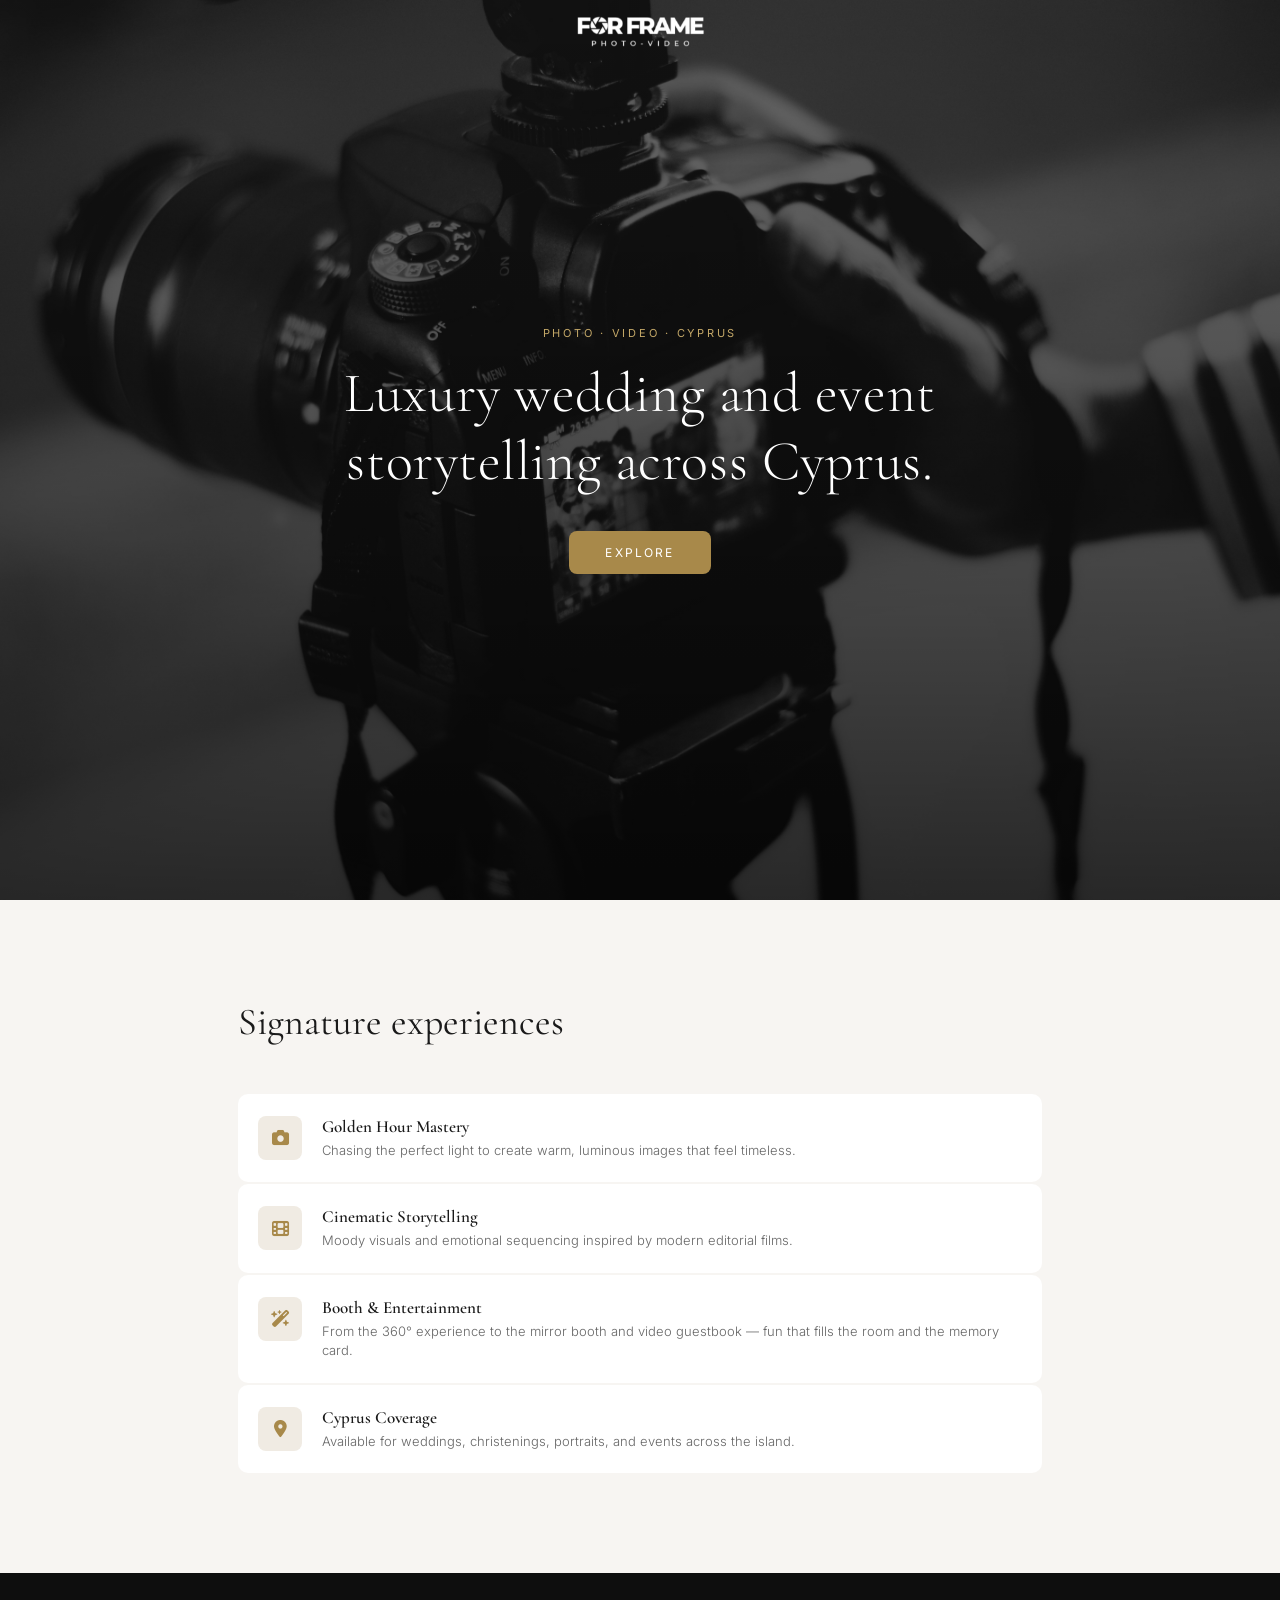
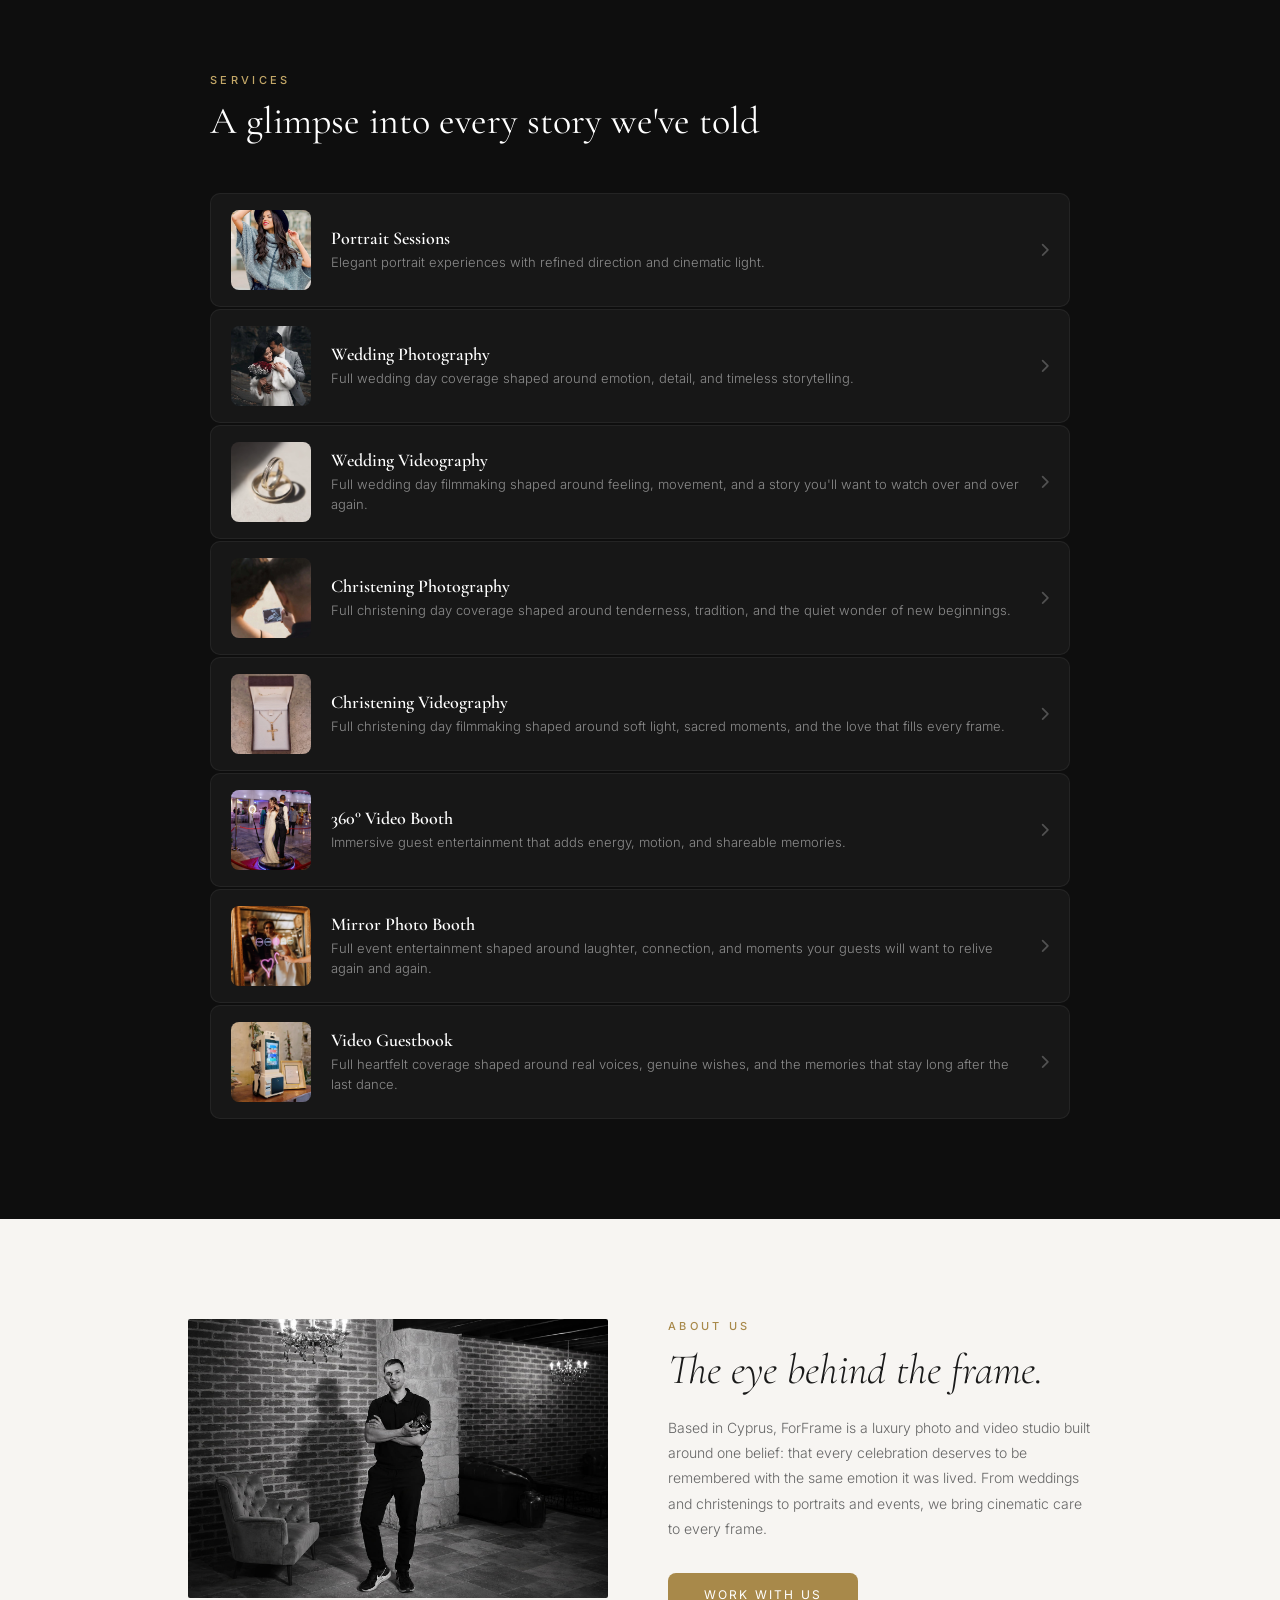
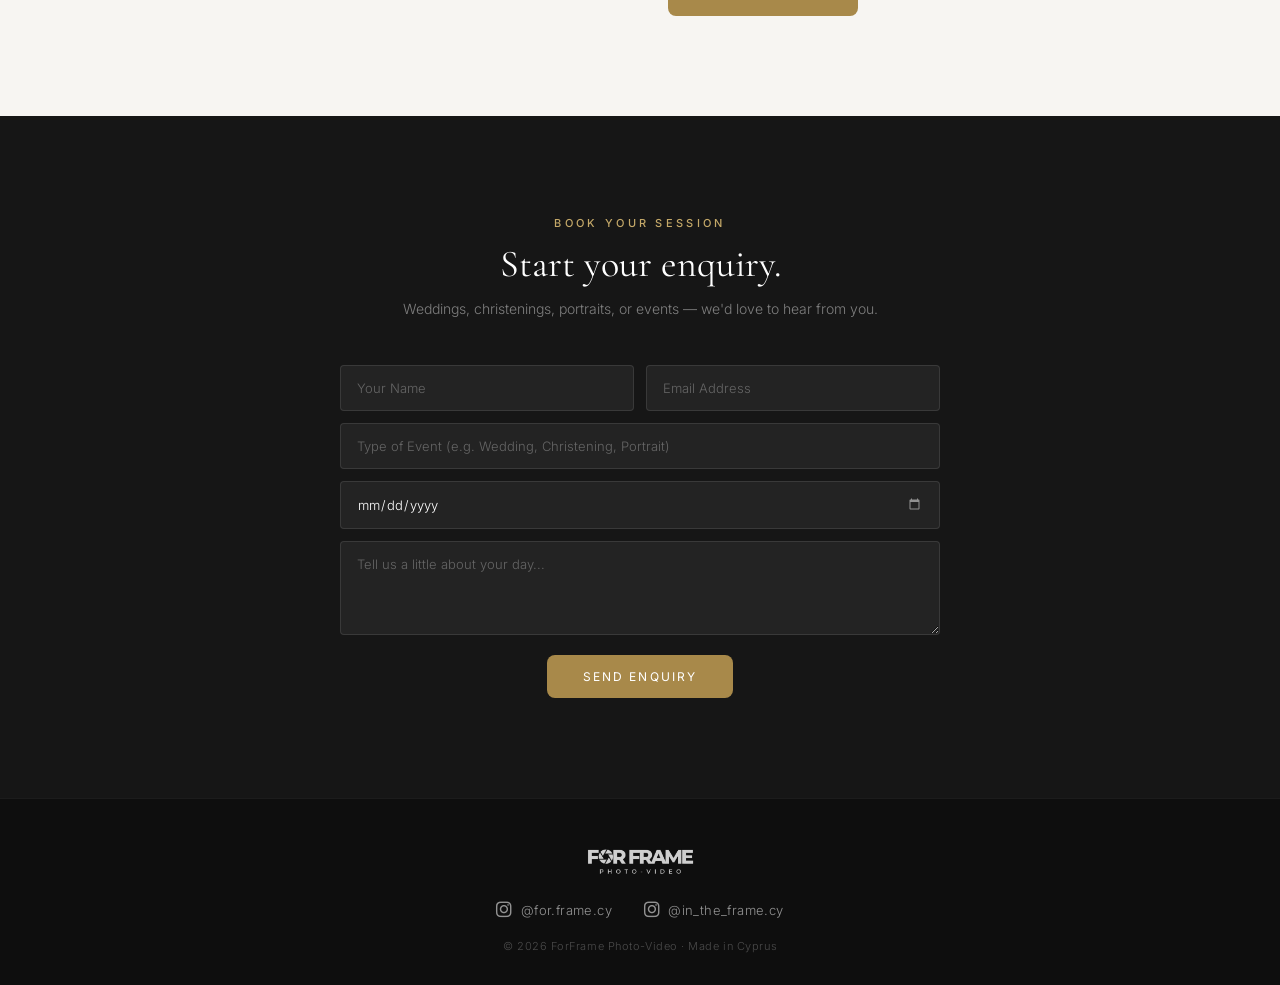
==== commit 643cb137: "Removed Label Date" ====
--- a/index.html
+++ b/index.html
@@ -176,7 +176,6 @@
         <input type="email" name="email" placeholder="Email Address" required>
       </div>
       <input type="text" name="event" placeholder="Type of Event (e.g. Wedding, Christening, Portrait)">
-      <label class="date-label">Event Date</label>
       <input type="date" name="date">
       <textarea name="message" placeholder="Tell us a little about your day..." rows="4"></textarea>
       <button type="submit" class="btn-gold">Send Enquiry</button>
--- a/style.css
+++ b/style.css
@@ -354,14 +354,6 @@
   gap: 12px;
 }
 
-.date-label {
-  font-size: 12px;
-  color: rgba(255, 255, 255, 0.4);
-  letter-spacing: 0.08em;
-  text-transform: uppercase;
-  margin-bottom: -4px;
-}
-
 .contact-form input,
 .contact-form input[type="date"],
 .contact-form textarea {
@@ -477,7 +469,7 @@
 @media (max-width: 767px) {
   .about-text .section-label { display: none; }
   .form-row { grid-template-columns: 1fr; }
-  .service-img { width: 100px; height: 100px; }
+  .service-img { width: 75px; height: 75px; }
   .hero-content h1 { font-size: 20px; }
   .section { padding: 48px 16px; }
   .about-section { padding: 48px 8px; }
